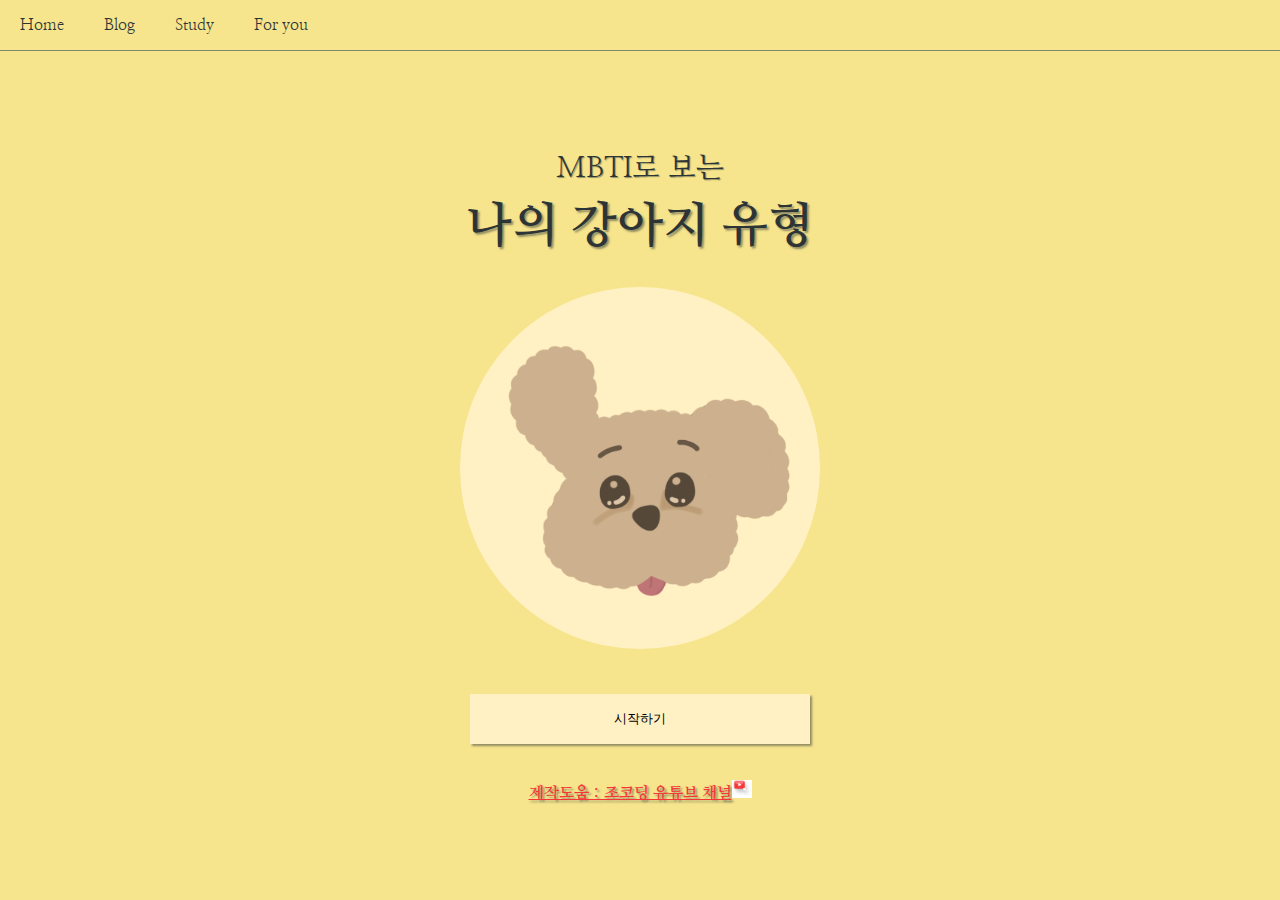
==== index.html @ 1738eda4 "Update index.html" ====
<!DOCTYPE html>
<html lang="en">
<head>
    <meta charset="UTF-8">
    <meta name="viewport" content="width=device-width, initial-scale=1.0">
	<meta
            name="keywords"
            content="강아지 MBTI, dog mbti, mbti dog, mbti 강아지, puppy mbti, mbti로 보는 나의 강아지 유형, 비글, 비숑, 불독, 셰퍼드, 페키니즈, 리트리버, 티베탄 테리어, 웰시코기, 강아지 성격, mbti 테스트, 강아지 mbti 테스트"
        />
    <title>MBTI로 보는 나의 강아지 유형</title>
    <link rel="stylesheet" href="css/styles.css">
	<script data-ad-client="ca-pub-2929681409679243" async src="https://pagead2.googlesyndication.com/pagead/js/adsbygoogle.js"></script>
</head>
<body>
    <nav>
        <ul>
            <li><a href="index.html">Home</a></li>
            <li><a href="blog.html">Blog</a></li>
            <li><a href="study.html">Study</a></li>
            <li><a href="#">For you</a></li>
        </ul>
    </nav>
    <main class="index-main">
        <span>MBTI로 보는</span>
        <h1>나의 강아지 유형</h1>
        <img class="index-main__dog-logo" src="./img/size.png" alt="">
        <form action="survey.html">
            <button class="index-main__startBtn" type="text">시작하기</button>
        </form>
    </main>
	
	    <section class="youtube pb-3" id="yotube-mid-link">
        <div class="container mt-3 youtube-cover d-flex flex-row-reverse align-items-center">
            <h1><center><a href="https://www.youtube.com/channel/UCQNE2JmbasNYbjGAcuBiRRg" class="youtube-link">제작도움 : 조코딩 유튜브 채널</a><img src="img/youtube-copy.jpg" alt="youtube-icon" class="youtube-icon"></center></h1>
			
        </div>
    </section>
</body>
</html>
---- css/styles.css ----
@charset "utf-8";
/* Screens */
@import "screens/index.css";
@import "screens/survey.css";
@import "screens/result.css";
@import "screens/loading.css";
/* font */
@import url("https://fonts.googleapis.com/css2?family=Nanum+Myeongjo:wght@400;700;800&display=swap");
@import url("https://fonts.googleapis.com/css2?family=Noto+Sans+KR:wght@100;300;400;500;700;900&display=swap");

* {
  margin: 0;
  padding: 0;
}
body {
  background-color: #f6e58d;
  font-family: "Nanum Myeongjo", sans-serif;
  color: rgb(45, 52, 54);
}
ul {
  list-style: none;
}
a {
  text-decoration: none;
  color: inherit;
}
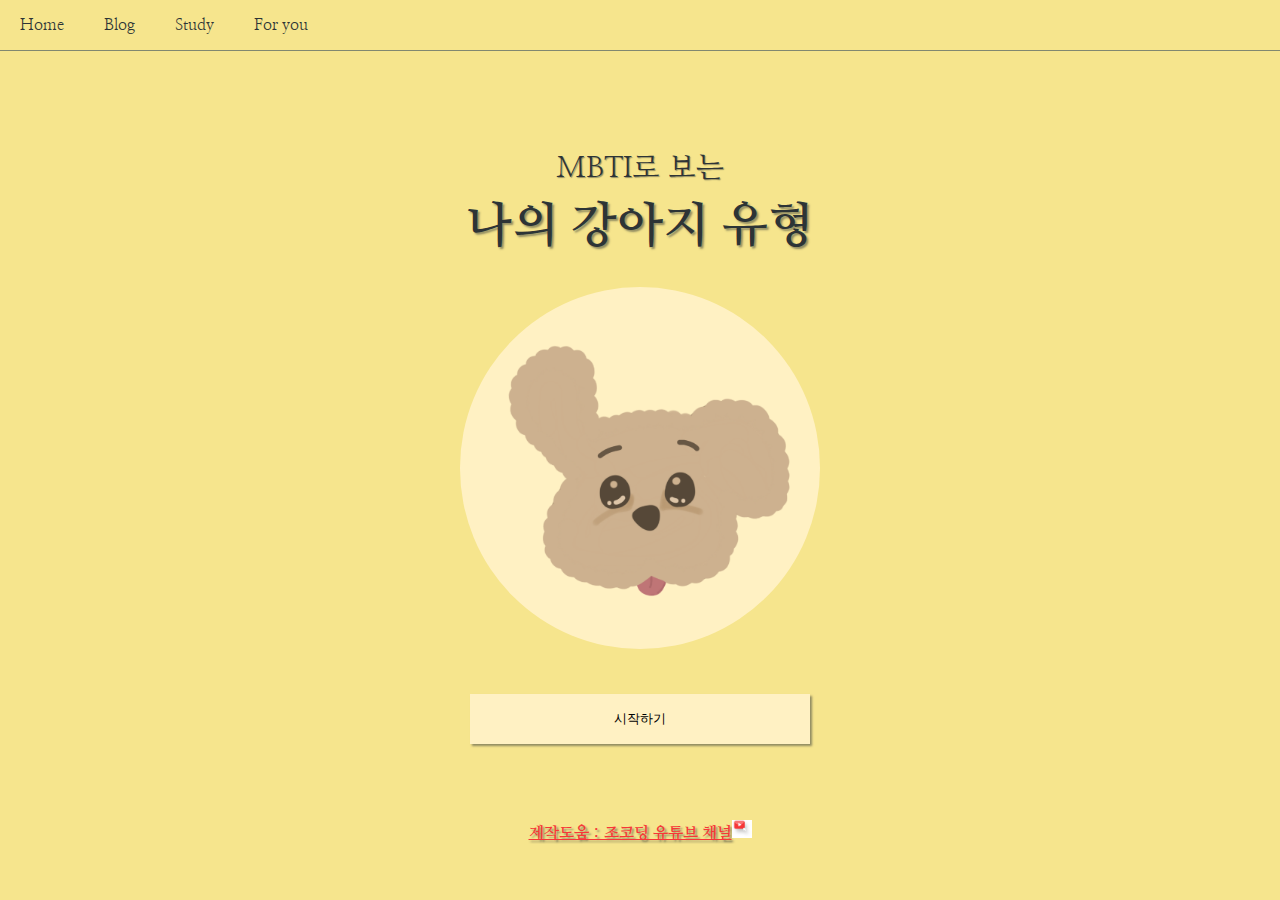
==== commit e90bd720: "Update index.html" ====
--- a/index.html
+++ b/index.html
@@ -1,39 +1,76 @@
 <!DOCTYPE html>
 <html lang="en">
-<head>
-    <meta charset="UTF-8">
-    <meta name="viewport" content="width=device-width, initial-scale=1.0">
-	<meta
+    <head>
+        <meta charset="UTF-8" />
+        <meta name="viewport" content="width=device-width, initial-scale=1.0" />
+        <meta
             name="keywords"
             content="강아지 MBTI, dog mbti, mbti dog, mbti 강아지, puppy mbti, mbti로 보는 나의 강아지 유형, 비글, 비숑, 불독, 셰퍼드, 페키니즈, 리트리버, 티베탄 테리어, 웰시코기, 강아지 성격, mbti 테스트, 강아지 mbti 테스트"
         />
-    <title>MBTI로 보는 나의 강아지 유형</title>
-    <link rel="stylesheet" href="css/styles.css">
-	<script data-ad-client="ca-pub-2929681409679243" async src="https://pagead2.googlesyndication.com/pagead/js/adsbygoogle.js"></script>
-</head>
-<body>
-    <nav>
-        <ul>
-            <li><a href="index.html">Home</a></li>
-            <li><a href="blog.html">Blog</a></li>
-            <li><a href="study.html">Study</a></li>
-            <li><a href="#">For you</a></li>
-        </ul>
-    </nav>
-    <main class="index-main">
-        <span>MBTI로 보는</span>
-        <h1>나의 강아지 유형</h1>
-        <img class="index-main__dog-logo" src="./img/size.png" alt="">
-        <form action="survey.html">
-            <button class="index-main__startBtn" type="text">시작하기</button>
-        </form>
-    </main>
-	
-	    <section class="youtube pb-3" id="yotube-mid-link">
-        <div class="container mt-3 youtube-cover d-flex flex-row-reverse align-items-center">
-            <h1><center><a href="https://www.youtube.com/channel/UCQNE2JmbasNYbjGAcuBiRRg" class="youtube-link">제작도움 : 조코딩 유튜브 채널</a><img src="img/youtube-copy.jpg" alt="youtube-icon" class="youtube-icon"></center></h1>
-			
-        </div>
-    </section>
-</body>
+        <title>MBTI로 보는 나의 강아지 유형</title>
+        <link rel="stylesheet" href="css/styles.css" />
+        <script
+            data-ad-client="ca-pub-2929681409679243"
+            async
+            src="https://pagead2.googlesyndication.com/pagead/js/adsbygoogle.js"
+        ></script>
+    </head>
+    <body>
+        <nav>
+            <ul>
+                <li><a href="index.html">Home</a></li>
+                <li><a href="blog.html">Blog</a></li>
+                <li><a href="study.html">Study</a></li>
+                <li><a href="foryou.html">For you</a></li>
+            </ul>
+        </nav>
+        <main class="index-main">
+            <span>MBTI로 보는</span>
+            <h1>나의 강아지 유형</h1>
+            <img class="index-main__dog-logo" src="./img/size.png" alt="" />
+            <form action="survey.html">
+                <button class="index-main__startBtn" type="text">시작하기</button>
+            </form>
+            <br /><br />
+            <ins
+                class="kakao_ad_area"
+                style="display: none;"
+                data-ad-unit="DAN-OFl6Xl4nqdNlSkJ4"
+                data-ad-width="300"
+                data-ad-height="250"
+            ></ins>
+            <script
+                type="text/javascript"
+                src="//t1.daumcdn.net/kas/static/ba.min.js"
+                async
+            ></script>
+
+            <ins
+                class="kakao_ad_area"
+                style="display: none;"
+                data-ad-unit="DAN-Q6q4gQBJ5yaSypcv"
+                data-ad-width="250"
+                data-ad-height="250"
+            ></ins>
+            <script
+                type="text/javascript"
+                src="//t1.daumcdn.net/kas/static/ba.min.js"
+                async
+            ></script>
+        </main>
+
+        <section class="youtube pb-3" id="yotube-mid-link">
+            <div class="container mt-3 youtube-cover d-flex flex-row-reverse align-items-center">
+                <h1>
+                    <center>
+                        <a
+                            href="https://www.youtube.com/channel/UCQNE2JmbasNYbjGAcuBiRRg"
+                            class="youtube-link"
+                            >제작도움 : 조코딩 유튜브 채널</a
+                        ><img src="img/youtube-copy.jpg" alt="youtube-icon" class="youtube-icon" />
+                    </center>
+                </h1>
+            </div>
+        </section>
+    </body>
 </html>
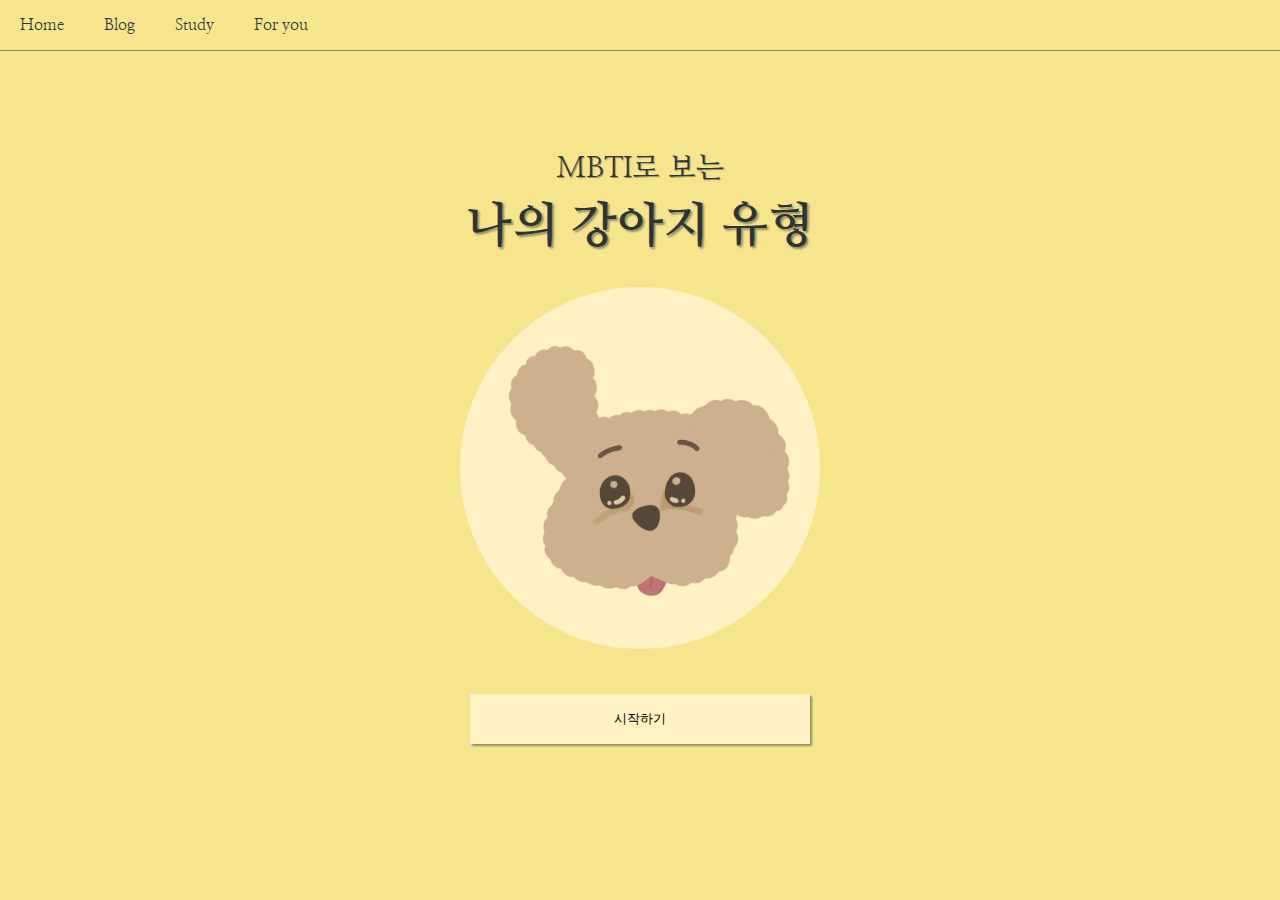
==== commit 04ff8e54: "Update index.html" ====
--- a/index.html
+++ b/index.html
@@ -9,13 +9,15 @@
         />
         <title>MBTI로 보는 나의 강아지 유형</title>
         <link rel="stylesheet" href="css/styles.css" />
-        <script
-            data-ad-client="ca-pub-2929681409679243"
-            async
-            src="https://pagead2.googlesyndication.com/pagead/js/adsbygoogle.js"
-        ></script>
+
     </head>
     <body>
+			<ins class="kakao_ad_area" style="display:none;" 
+ data-ad-unit    = "DAN-HjYQ1HQlOTD8UnZc" 
+ data-ad-width   = "320" 
+ data-ad-height  = "50"></ins> 
+<script type="text/javascript" src="//t1.daumcdn.net/kas/static/ba.min.js" async></script>
+		
         <nav>
             <ul>
                 <li><a href="index.html">Home</a></li>
@@ -58,19 +60,5 @@
                 async
             ></script>
         </main>
-
-        <section class="youtube pb-3" id="yotube-mid-link">
-            <div class="container mt-3 youtube-cover d-flex flex-row-reverse align-items-center">
-                <h1>
-                    <center>
-                        <a
-                            href="https://www.youtube.com/channel/UCQNE2JmbasNYbjGAcuBiRRg"
-                            class="youtube-link"
-                            >제작도움 : 조코딩 유튜브 채널</a
-                        ><img src="img/youtube-copy.jpg" alt="youtube-icon" class="youtube-icon" />
-                    </center>
-                </h1>
-            </div>
-        </section>
     </body>
 </html>
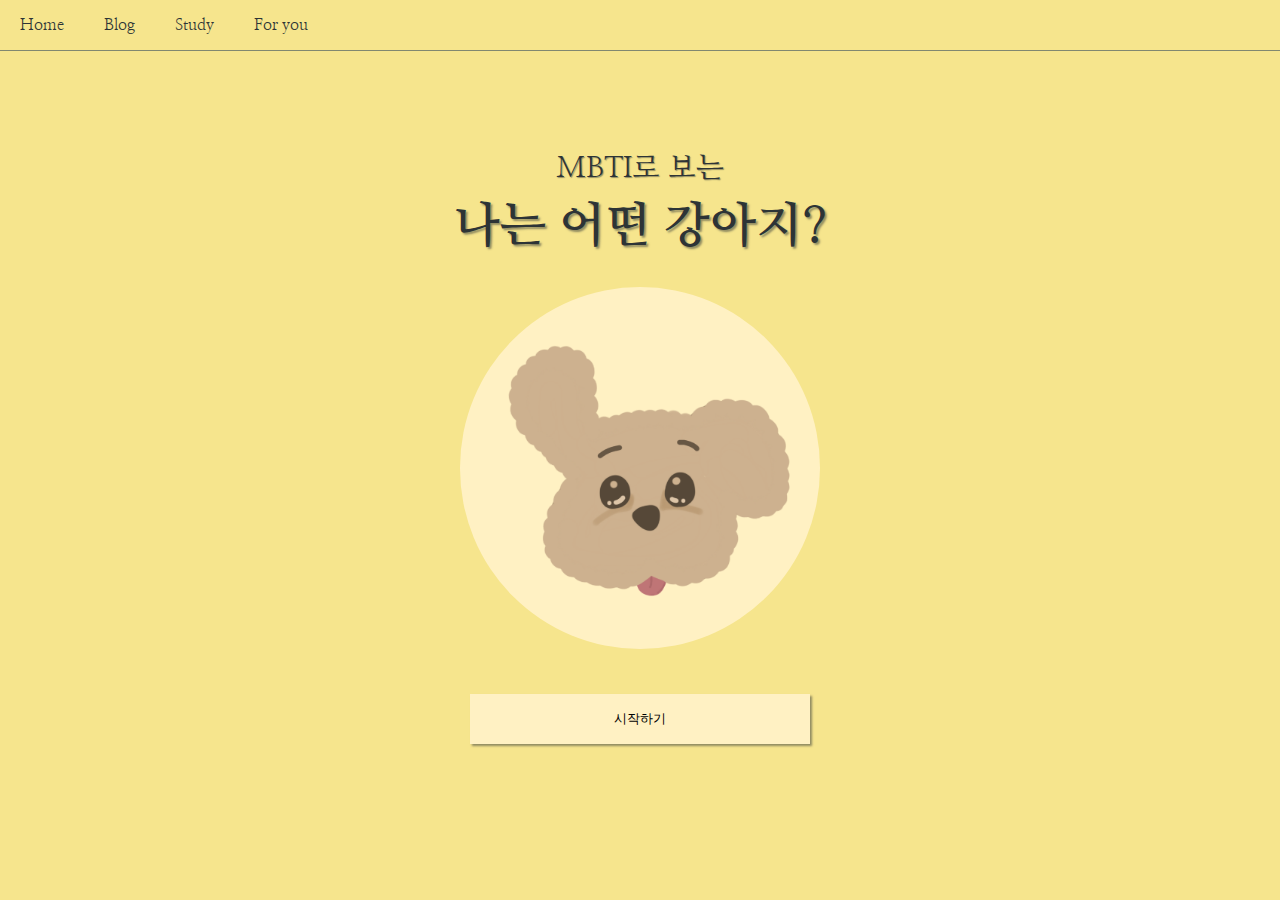
==== commit 1d0b831a: "Update index.html" ====
--- a/index.html
+++ b/index.html
@@ -5,19 +5,20 @@
         <meta name="viewport" content="width=device-width, initial-scale=1.0" />
         <meta
             name="keywords"
-            content="강아지 MBTI, dog mbti, mbti dog, mbti 강아지, puppy mbti, mbti로 보는 나의 강아지 유형, 비글, 비숑, 불독, 셰퍼드, 페키니즈, 리트리버, 티베탄 테리어, 웰시코기, 강아지 성격, mbti 테스트, 강아지 mbti 테스트"
+            content="강아지 MBTI, dog mbti, mbti dog, mbti 강아지, puppy mbti, mbti로 보는 나의 강아지 유형, 비글, 비숑, 불독, 셰퍼드, 페키니즈, 리트리버, 티베탄 테리어, 웰시코기, 강아지 성격, mbti 테스트, 강아지 mbti 테스트, 나는 어떤 강아지?, 나는 어떤 강아지, mbti로 보는 강아지, 멍비티아이, 내가 강아지라면"
         />
-        <title>MBTI로 보는 나의 강아지 유형</title>
+        <title>MBTI로 보는 - 나는 어떤 강아지?</title>
         <link rel="stylesheet" href="css/styles.css" />
 
     </head>
     <body>
+		<!--
 			<ins class="kakao_ad_area" style="display:none;" 
  data-ad-unit    = "DAN-HjYQ1HQlOTD8UnZc" 
  data-ad-width   = "320" 
  data-ad-height  = "50"></ins> 
 <script type="text/javascript" src="//t1.daumcdn.net/kas/static/ba.min.js" async></script>
-		
+		-->
         <nav>
             <ul>
                 <li><a href="index.html">Home</a></li>
@@ -28,7 +29,7 @@
         </nav>
         <main class="index-main">
             <span>MBTI로 보는</span>
-            <h1>나의 강아지 유형</h1>
+            <h1>나는 어떤 강아지?</h1>
             <img class="index-main__dog-logo" src="./img/size.png" alt="" />
             <form action="survey.html">
                 <button class="index-main__startBtn" type="text">시작하기</button>
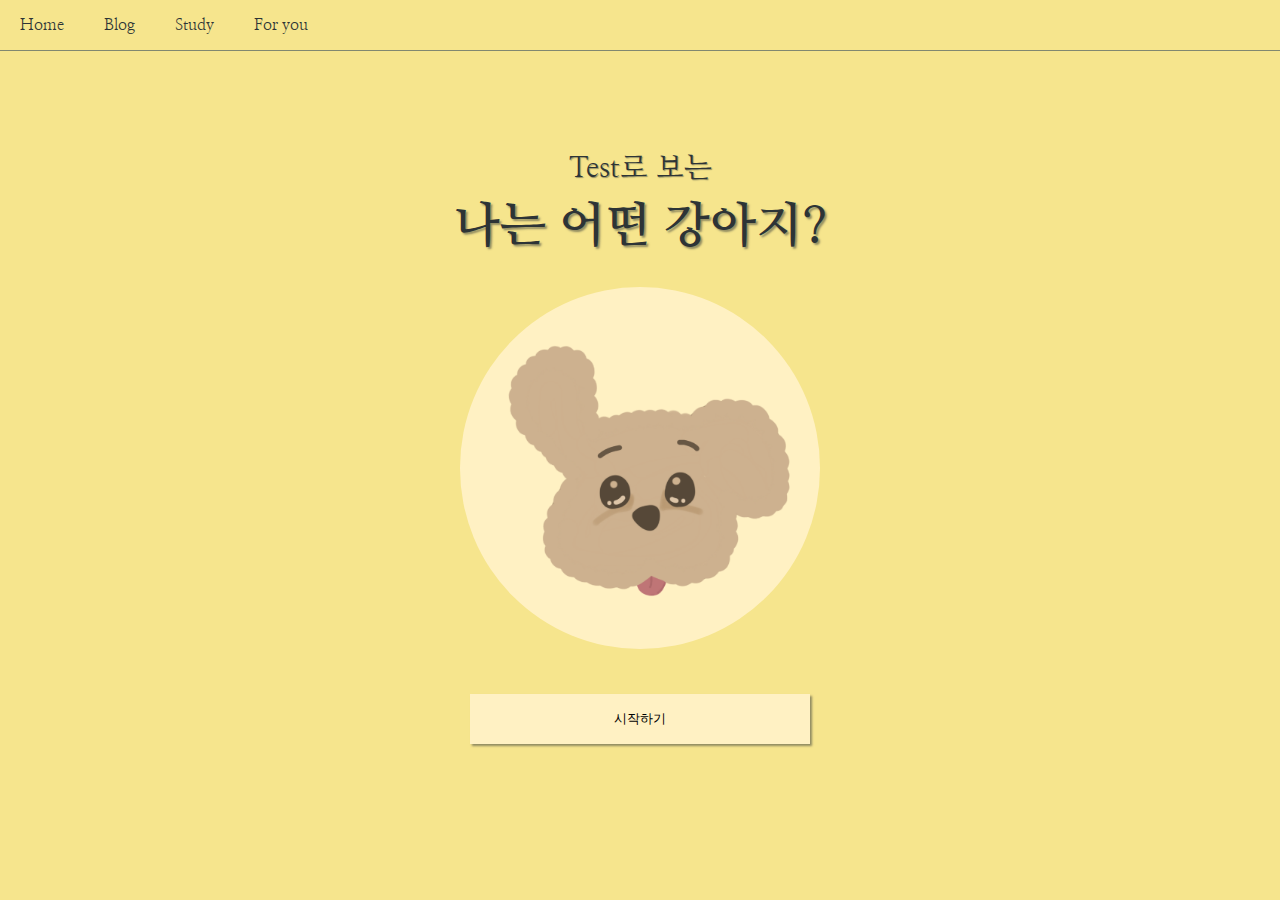
==== commit 9e1ea9fe: "Update index.html" ====
--- a/index.html
+++ b/index.html
@@ -7,7 +7,7 @@
             name="keywords"
             content="강아지 MBTI, dog mbti, mbti dog, mbti 강아지, puppy mbti, mbti로 보는 나의 강아지 유형, 비글, 비숑, 불독, 셰퍼드, 페키니즈, 리트리버, 티베탄 테리어, 웰시코기, 강아지 성격, mbti 테스트, 강아지 mbti 테스트, 나는 어떤 강아지?, 나는 어떤 강아지, mbti로 보는 강아지, 멍비티아이, 내가 강아지라면"
         />
-        <title>MBTI로 보는 - 나는 어떤 강아지?</title>
+        <title>Test로 보는 - 나는 어떤 강아지?</title>
         <link rel="stylesheet" href="css/styles.css" />
 
     </head>
@@ -28,7 +28,7 @@
             </ul>
         </nav>
         <main class="index-main">
-            <span>MBTI로 보는</span>
+            <span>Test로 보는</span>
             <h1>나는 어떤 강아지?</h1>
             <img class="index-main__dog-logo" src="./img/size.png" alt="" />
             <form action="survey.html">
